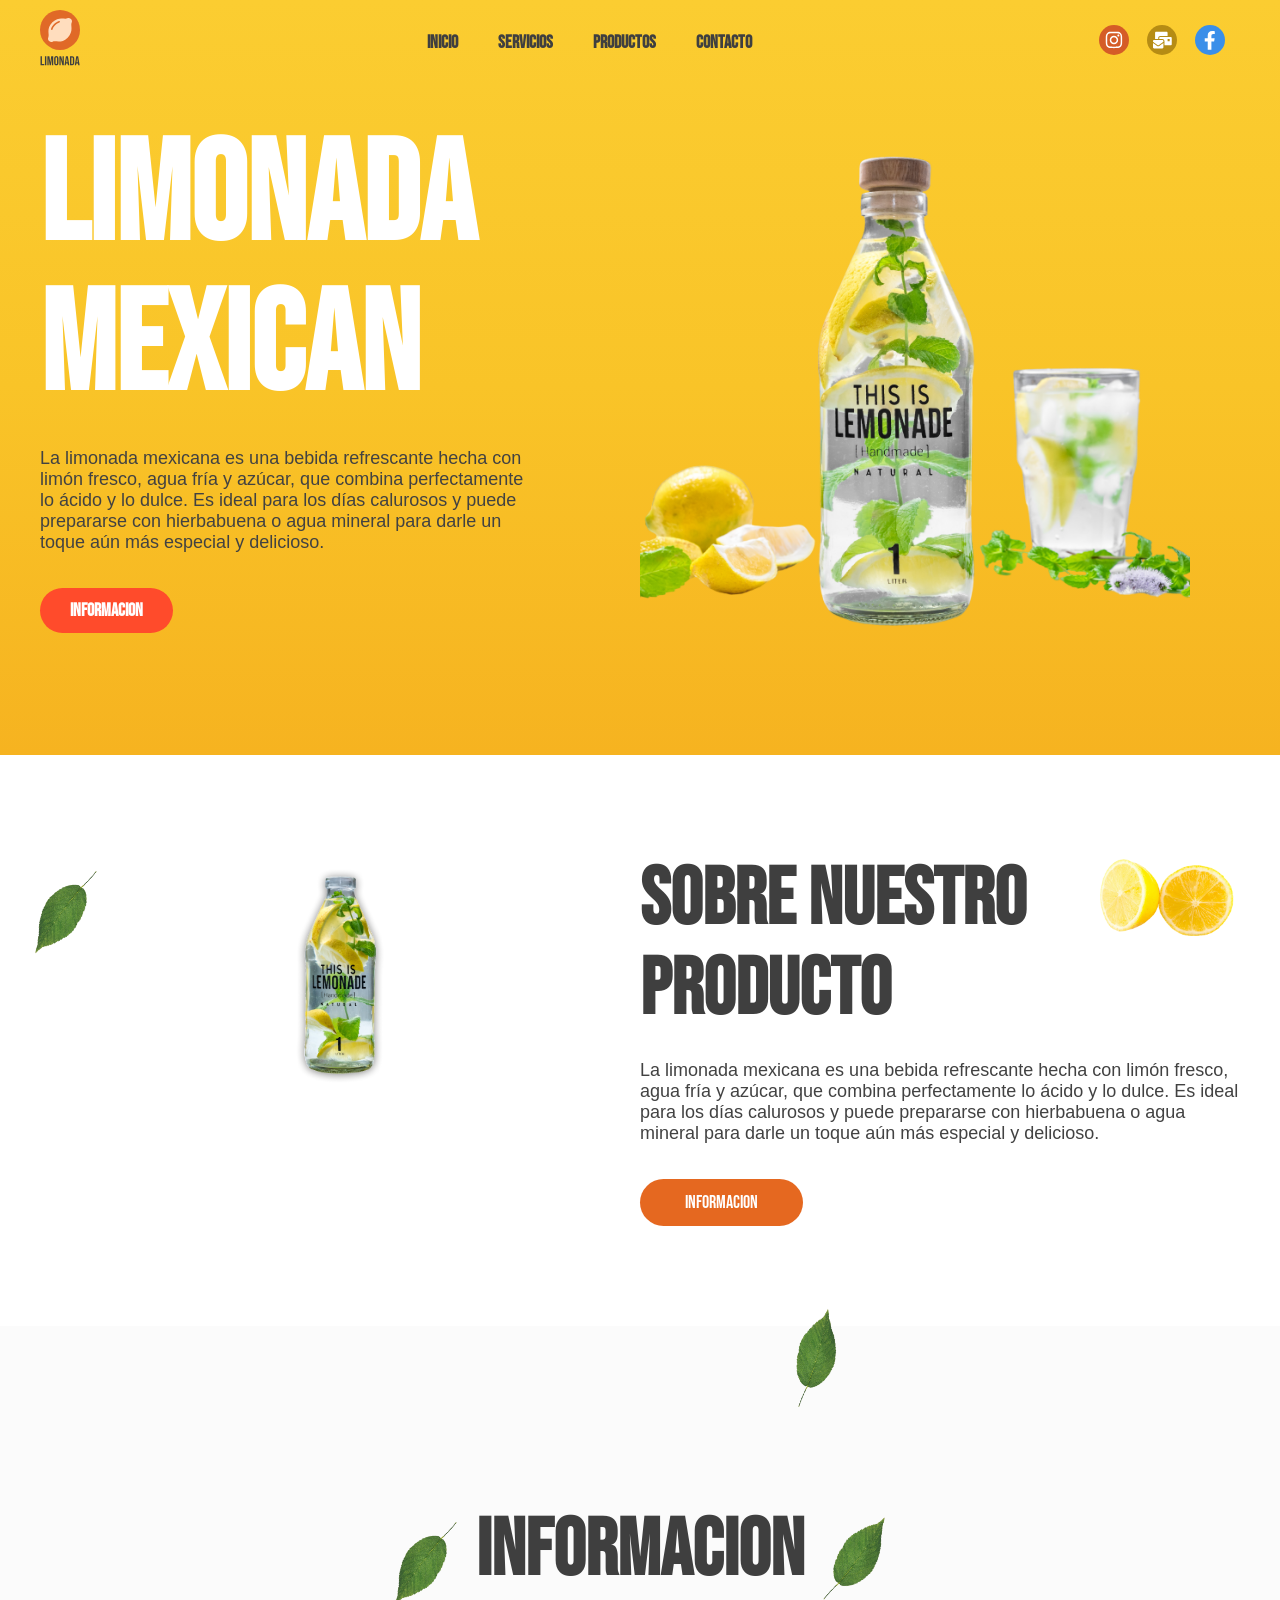
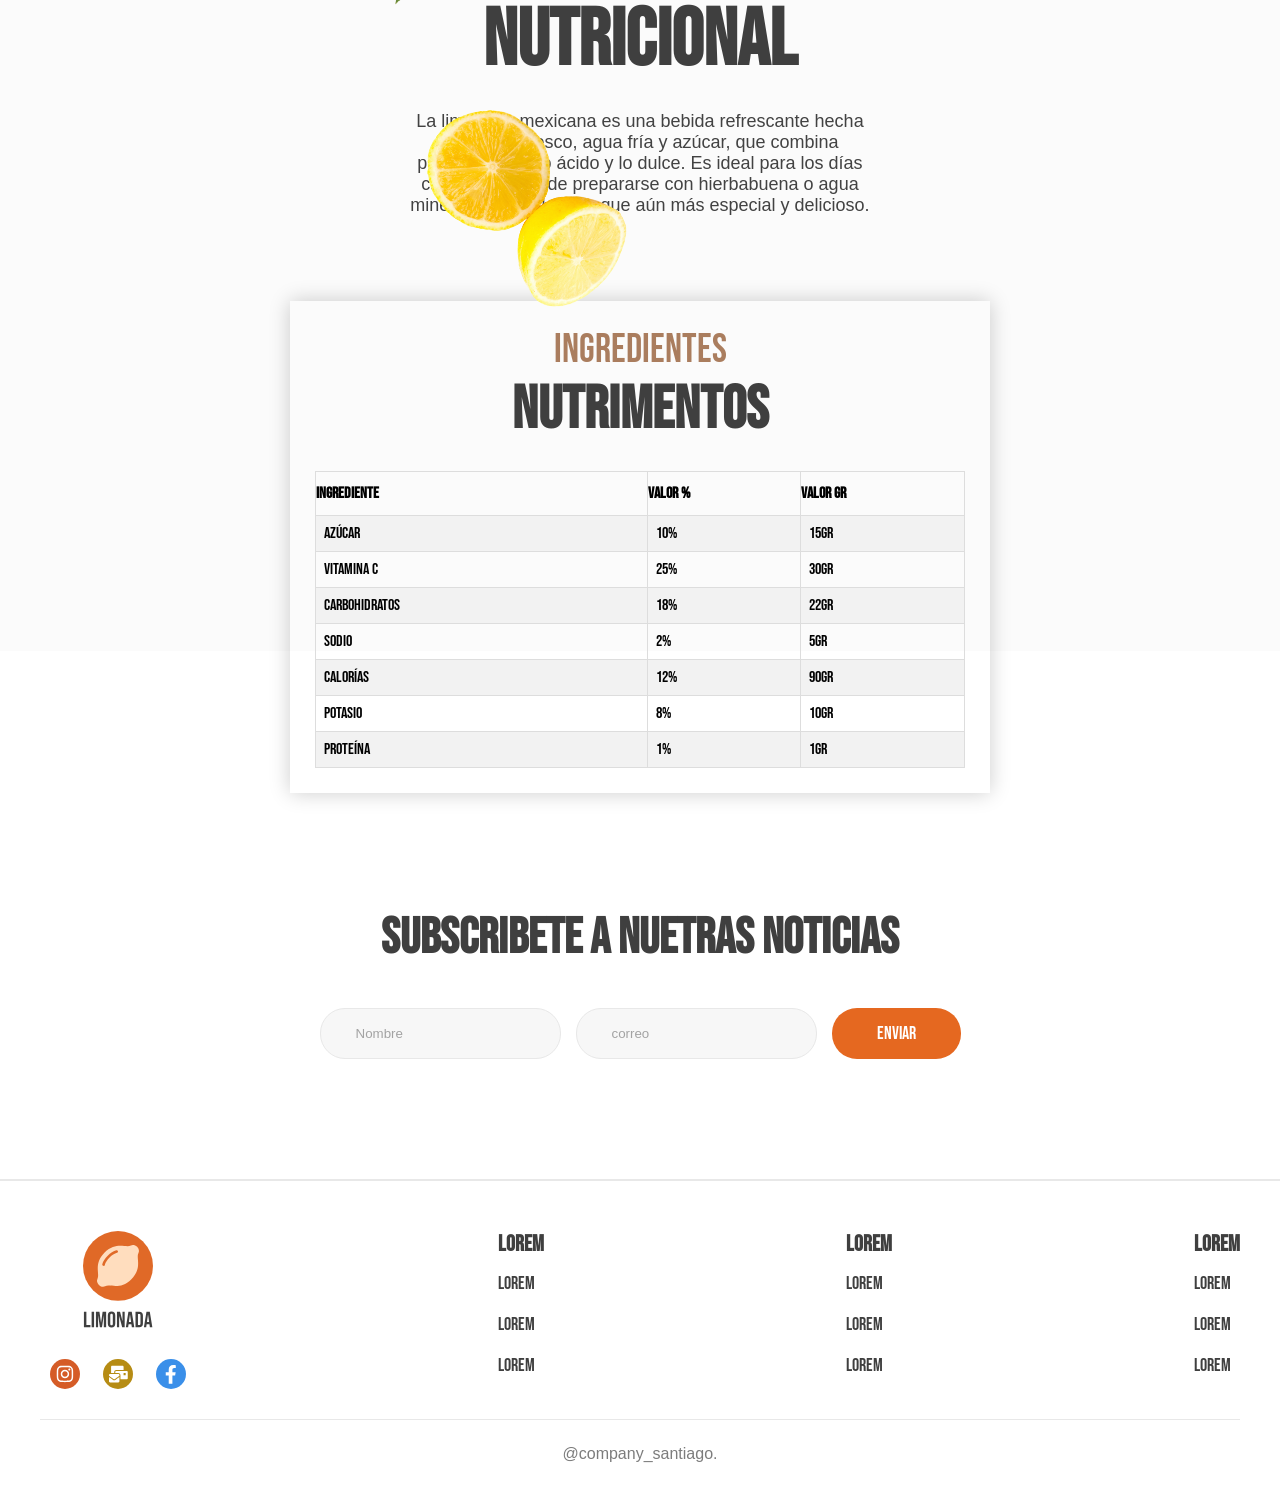
==== index.html @ 173c2855 "subiendo mi pagina" ====
<!DOCTYPE html>
<html lang="en">
<head>
    <!-- Configuración básica del documento -->
    <meta charset="UTF-8">
    <meta name="viewport" content="width=device-width, initial-scale=1.0">
    <title>Document</title>

    <!-- Vinculación con el archivo CSS -->
    <link rel="stylesheet" href="style.css">
</head>
<body>
  
 <!-- Encabezado principal -->
 <header class="header">

      <div class="menu container">

           <!-- Logo -->
           <a href="#"class="logo"><img src="images/logo.svg" atl=""></a>

           <!-- Menú responsive -->
           <input type="checkbox" id="menu"/>
           <label for="menu">
            <img src="images/menu.svg" class="menu-icono" alt="">
           </label>

           <!-- Navegación -->
           <nav class="navbar">
              <ul>
                <li><a href="#">Inicio</a></li>
                <li><a href="#">servicios</a></li>
                <li><a href="#">productos</a></li>
                <li><a href="#">contacto</a></li>
              </ul>
        </nav>

        <!-- Redes sociales superiores -->
        <div class="socials-1">
            <a href="https://www.instagram.com/7santiagomedina/"><img src="images/r1.svg" alt=""></a>
            <a href="mailto:santiago199759@hotmail.com"><img src="images/r2.svg" alt=""></a>
            <a href="https://www.facebook.com/santiago.guerra.572721"><img src="images/r3.svg" alt=""></a>
        </div>
        </div>

       <!-- Contenido principal del header -->
       <div class="header-content container">

        <div class="header-txt">
             <h1>Limonada Mexican</h1>
             <p>
                 La limonada mexicana es una bebida refrescante hecha con limón fresco, 
                 agua fría y azúcar, que combina perfectamente lo ácido y lo dulce.
                 Es ideal para los días calurosos y puede prepararse con hierbabuena
                 o agua mineral para darle un toque aún más especial y delicioso.
             </p>
             <a href="informacion.html" class="btn-1">informacion</a>
        </div>

        <div class="header-img">
          <img src="images/header.png" alt="">
        </div>
       </div>
     
 </header>

 <!-- Sección Sobre el Producto -->
 <section class="about">

    <div class="about-content container">

        <img class="ab1"  src="images/ab1.png" alt="">
        <img class="ab2"  src="images/ab1.png" alt="">
        <img class="ab3"  src="images/ab2.png" alt="">

         <div class="about-img">
            <img src="images/glass.png" alt="">
         </div>

          <div class="about-txt">
               <h2>sobre nuestro producto</h2>
               <p>
                 La limonada mexicana es una bebida refrescante hecha con limón fresco, 
                 agua fría y azúcar, que combina perfectamente lo ácido y lo dulce.
                 Es ideal para los días calurosos y puede prepararse con hierbabuena
                 o agua mineral para darle un toque aún más especial y delicioso.
               </p>
               <a href="#" class="btn-2">informacion</a>
          </div>
    </div>
 </section>

 <!-- Sección Información Nutricional -->
 <section class="information">

     <div class="information-content container">

          <img class="in1" src="images/ab1.png" alt="">
          <img class="in2" src="images/ab1.png" alt="">
          <img class="in3" src="images/ab2.png" alt="">

             <h2>informacion nutricional </h2>
             <p>
                 La limonada mexicana es una bebida refrescante hecha con limón fresco, 
                 agua fría y azúcar, que combina perfectamente lo ácido y lo dulce.
                 Es ideal para los días calurosos y puede prepararse con hierbabuena
                 o agua mineral para darle un toque aún más especial y delicioso.
               </p>
      </div>
 </section>

 <!-- Sección Contacto y Tabla -->
 <main class="contact container">

       <div class="contact-table">
          <span>Ingredientes</span>
          <h3>Nutrimentos</h3>

          <!-- Tabla modificada de nutrimentos -->
          <table class="Ingredients">
              <tr>
               <th>Ingrediente</th>
               <th>Valor %</th>
               <th>Valor gr</th>
              </tr>

              <tr>
               <td>Azúcar</td>
               <td>10%</td>
               <td>15gr</td>
              </tr>

              <tr>
               <td>Vitamina C</td>
               <td>25%</td>
               <td>30gr</td>
              </tr>

              <tr>
               <td>Carbohidratos</td>
               <td>18%</td>
               <td>22gr</td>
              </tr>

              <tr>
               <td>Sodio</td>
               <td>2%</td>
               <td>5gr</td>
              </tr>

              <tr>
               <td>Calorías</td>
               <td>12%</td>
               <td>90gr</td>
              </tr>

              <tr>
               <td>Potasio</td>
               <td>8%</td>
               <td>10gr</td>
              </tr>

              <tr>
               <td>Proteína</td>
               <td>1%</td>
               <td>1gr</td>
              </tr>
          </table>

       </div>

       <!-- Formulario de suscripción -->
       <div class="form-content">
          <h2>subscribete a nuetras noticias</h2>
          <form action="https://formsubmit.co/santiago199759@hotmail.com" method="POST">
               <input class="campo" type="text" name="name" placeholder="Nombre">
               <input class="campo" type="email" name="email" placeholder="correo">
               <input class="btn-2" type="submit" value="enviar">
          </form>
       </div>

 </main>

 <!-- Footer -->
 <footer class="footer">
      <div class="container">
          
         <div class="footer-links">

          <div class="link-img">
               <img src="images/logo.svg" alt="">
               <div class="socials-2">
                 <a href="https://www.instagram.com/7santiagomedina/"><img src="images/r1.svg" alt=""></a>
                 <a href="mailto:santiago199759@hotmail.com"><img src="images/r2.svg" alt=""></a>
                 <a href="https://www.facebook.com/santiago.guerra.572721"><img src="images/r3.svg" alt=""></a>
               </div>
          </div>

          <div class="link">
               <h3>Lorem </h3>
               <u1>
                    <li><a href="#">lorem</a></li>
                    <li><a href="#">lorem</a></li>
                    <li><a href="#">lorem</a></li>
               </u1>
          </div>

          <div class="link">
               <h3>Lorem </h3>
               <u1>
                    <li><a href="#">lorem</a></li>
                    <li><a href="#">lorem</a></li>
                    <li><a href="#">lorem</a></li>
               </u1>
          </div>

          <div class="link">
               <h3>Lorem</h3>
               <u1>
                    <li><a href="#">lorem</a></li>
                    <li><a href="#">lorem</a></li>
                    <li><a href="#">lorem</a></li>
               </u1>
          </div>

         </div>

          <div class="footer-copy">
           <p>@company_santiago.</p>
          </div>

      </div>
 </footer>

</body>
</html>
---- style.css ----
/* Importa la fuente Bebas Neue desde Google Fonts */
@import url('https://fonts.googleapis.com/css2?family=Bebas+Neue&display=swap');

/* Selector universal: aplica a todos los elementos */
* {
     margin: 0;
     padding: 0;
     box-sizing: border-box;
     text-decoration: none;
     list-style: none;
}

/* Estilo general del cuerpo de la página */
body {
  font-family: "Bebas Neue", sans-serif;
}

/* Estilo para todos los párrafos */
p {
    font-family: Arial, Helvetica, sans-serif;
}

/* Clase container: centra el contenido y define ancho máximo */
.container {
    max-width: 1200px;
    margin: 0 auto;
}

/* Estilos del encabezado principal */
.header {
    background: linear-gradient(
        180deg,
        rgba(251,205,49,1) 0%,
        rgba(249,196,40,1) 51%,
        rgba(246,179,32,1) 100%);
    min-height: 70vh;
    display: flex;
    align-items: center;
}

/* Contenedor del menú */
.menu{
    position: absolute;
    top: 10px;
    left: 0;
    right: 0;
    display: flex;
    align-items: center;
    justify-content: space-between;
}

/* Tamaño del logo */
.logo img {
    width: 40px;
}

/* Selector descendiente: lista del menú */
.menu .navbar  ul li {
    position: relative;
    float: left;
}

/* Estilo de los enlaces del menú */
.menu .navbar ul li a {
   font-size: 18px;
   padding: 20px;
   color: #3f3f3f;
   display: block;
   font-weight: bold;
}

/* Pseudo-clase hover para cambiar color al pasar el mouse */
.menu .navbar ul li a:hover {
    color: #E06927;
}

/* Tamaño de los iconos sociales */
.socials-1 img {
    width: 30px;
    margin-right: 15px;
}

/* Selector ID para ocultar el checkbox del menú */
#menu {
    display: none;
}

/* Tamaño del icono del menú */
.menu-icono {
    width: 25px;
}

/* Estilo del label del menú */
.menu label { 
    cursor: pointer;
    display: none;
}

/* Contenido principal del header */
.header-content {
   padding: 100px 0;
   display: flex;
   align-items: center;
}

/* Texto del encabezado */
.header-txt {
    width: 50%;
    padding-right: 100px;
}

/* Título principal */
.header-txt h1{
     font-size: 140px;
     line-height: 150px;
     color: #FFFFFF;
     margin-bottom: 25px;
}

/* Estilo general de párrafos */
p {
    font-size: 18px;
    color: #424242;
    margin-bottom: 35px;
}

/* Botón principal */
.btn-1 {
    display: inline-block;
    padding: 13px;
    background-color: #f55442;
    color: #FFFFFF;
    border-radius: 25px;
    font-size: 18px;
}

/* Efecto hover del botón principal */
.btn-1:hover{
   background-color: #e56820;
}

/* Imagen del encabezado */
.header-img {
    width: 50p%;
    text-align: center;
}

/* Tamaño de imagen principal */
.header-img img {
    width:550px ;
}

/* Sección about */
.about {
    padding: 100px 0;
    background-color: #FFFFFF;
}

/* Contenedor interno about */
.about-content {
  display: flex;
  position: relative;
}

/* Imágenes decorativas */
.ab1 {
    position: absolute;
    width: 50px;
    left: 0;
    top: 0;
    rotate: 220deg;
}

.ab2{
    position: absolute;
    width: 50px;
    left: 750px;
    top: 450px;
    rotate: 380deg;
}

.ab3{
    position: absolute;
    width: 150px;
    right: 0;
}

/* Imagen principal about */
.about-img {
    width: 50%;
    text-align: center;
}

.about-img img{
    width: 150px;
}

/* Texto about */
.about-txt {
    width: 50%;
}

/* Títulos secundarios */
h2 {
    font-size: 80px;
    line-height: 90px;
    color: #3f3f3f;
    margin-bottom: 25px;
}

/* Botón secundario */
.btn-2 {
    display: inline-block;
    padding: 13px 45px;
    font-size: 18px;
    background-color: #e56820;
    color: #FFFFFF;
    border-radius: 25px;
    border: 0;
    font-family: "Bebas Neue",cursive;
    cursor: pointer;
}

/* Hover botón secundario */
.btn-2:hover {
    background-color: #f55442;
}

/* Sección información nutricional */
.information {
    padding: 180px 400px 400px 400px;
    text-align: center;
    background-color: #fbfbfb;
}

/* Contenedor información */
.information-content {
    position: relative;
}

/* Imágenes decorativas información */
.in1{
    position: absolute;
    width: 50px;
    left: 0;
    right: 0;
    rotate: 220deg;
}

.in2 {
    position: absolute;
    width: 50px;
    right: 0;
    top: 0;
    rotate: 40deg;
}

.in3 {
    position: absolute;
    width: 250px;
    left: 0;
    top: 230px;
    rotate: 220deg;
}

/* Sección contacto */
.contact {
    padding: 50px 0;
    display: flex;
    flex-direction: column;
    align-items: center;
}

/* Tabla de nutrimentos */
.contact-table {
    padding: 25px;
    box-shadow: 0 0 20px rgba(0, 0, 0, 0.2);
    text-align: center;
    width: 700px;
    margin-top:-400px;
}

/* Título pequeño tabla */
.contact-table span {
    font-size: 40px;
    color: #aa7d5e;
}

/* Título principal tabla */
.contact-table h3 {
    font-size: 60px;
    color: #3f3f3f;
    margin-bottom: 25px;
}

/* Estilo general tablas */
table {
      text-align: left;
}

/* Clase Ingredients */
.Ingredients {
    border-collapse: collapse;
    width: 100%;
}

/* Celdas de tabla */
.Ingredients td, .Ingredients th {
 border: 1px solid #DDDDDD;
 padding: 8px;
}

/* Filas pares */
.Ingredients tr:nth-child(even) {
    background-color: #f2f2f2;
}

/* Hover filas */
.Ingredients tr:hover {
    background-color: #DDDDDD;
}

/* Encabezados tabla */
.Ingredients th {
    padding: 12px 0;
}

/* Formulario */
form {
    display: flex;
}

/* Campos de entrada */
.campo {
    padding: 17px 35px;
    background-color: #f7f7f7;
    border-radius: 25px;
    margin-right: 15px;
    border: 1px solid #e8e8e8 ;
    outline: none;
    color: #3f3f3f;
}

/* Placeholder */
.campo::placeholder {
    color: #a3a3a3;
}

/* Contenedor formulario */
.form-content {
    padding: 100px 0 70px 0;
    text-align: center;
}

/* Título formulario */
.form-content h2 {
    font-size: 50px;
    color: #3f3f3f;
    margin-bottom: 25px;
}

/* Footer */
.footer {
    border-top: 2px solid #e8e8e8;
    padding: 50px 0 0 0;
}

/* Enlaces footer */
.footer-links {
    display: flex;
    justify-content: space-between;
    margin-bottom: 15px;
}

/* Imagen footer */
.link-img {
    text-align: center;
}

.link-img img {
    width: 70px;
    margin-bottom: 10px;
}

/* Iconos sociales footer */
.socials-2 img {
    width: 30px;
    margin: 10px;
}

/* Títulos footer */
.link h3 {
    font-size: 22px;
    color: #3f3f3f;
    margin-bottom: 15px;
}

/* Enlaces footer */
.link a {
    font-size: 18px;
    display: block;
    color:#3f3f3f;
    margin-bottom: 20px;
}

/* Hover enlaces footer */
.link a:hover {
    color: #E06927;
}

/* Copyright */
.footer-copy{
    padding: 25px 0;
    text-align: center;
    border-top: 1px solid #e8e8e8;
}

.footer-copy p {
  color: #7c7c7c;
  font-size: 16px;
  margin: 0;
}

/* Media query para diseño responsive */
@media(max-width:991px) {

/* Ajustes menú móvil */
.menu  {
    top: 0;
    padding: 30px;
}

.menu label {
    display: initial;
}

.socials-1 {
    display: none;
}

.menu .navbar {
    position: absolute;
    top: 100%;
    left: 0;
    right: 0;
    background-color: #3f3f3f;
    display: none;
}

.menu .navbar ul li{
     width: 100%;
}

.menu .navbar ul li a {
    color: #FFFFFF;
}

/* Mostrar menú cuando checkbox está activo */
#menu:checked ~ .navbar {
    display: initial;
}

.header {
    min-height: 0vh;
}

.header-content {
    padding: 130px 30px 80xp 30px;
    flex-direction: column;
}

.header-txt{
    width: 100%;
    padding-right: 0;
    text-align: center;
    margin-bottom: 15px;
}

.header-txt h1 {
    font-size: 90px;
    line-height: 100px;
}

.header-img {
    width: 100%;
    text-align: center;
}

.header-img img {
    width: 250px;
}

.about  {
    padding: 30px;
}

.about-content{
    flex-direction: column;
}

.ab1, .ab2, .ab3 {
    display: none;
}

.about-img {
    width: 100%;
    order: 2;
}

.about-img img {
    width: 250px;
}

.about-txt {
    width: 100%;
    text-align: center;
}

h2 {
    font-size: 70px;
    line-height: 80px;
}

.information {
    padding: 30px 30px 100px 30px;
}

.in1, .in2, .in3 {
    display: none;
}

.contact {
   padding: 30px;
}

.contact-table {
    width: 100%;
    margin-top: -120px;
}

.form-content {
    padding: 30px;
}

form {
    flex-direction: column;
}

.campo {
    margin-bottom: 20px;
}

.footer {
    padding: 30px 30px 0 30px;
}

.footer-links {
    flex-direction: column;
    text-align: center;
}

.link-img {
    margin-bottom: 15px;
}

}

/* ====== PAGINA INFORMACION ====== */

.info-section {
    background: linear-gradient(to right, #f9c22e, #f7b500);
    padding: 100px 0;
    min-height: 100vh;
}

.info-container {
    display: flex;
    align-items: center;
    justify-content: space-between;
    width: 90%;
    margin: auto;
}

.info-text {
    width: 50%;
}

.info-text h1 {
    font-size: 60px;
    color: white;
    margin-bottom: 20px;
}

.info-text p {
    font-size: 18px;
    color: #333;
    line-height: 1.6;
    margin-bottom: 30px;
}

.info-img {
    width: 40%;
}

.info-img img {
    width: 100%;
}

/* Botón */
.btn-1 {
    display: inline-block;
    padding: 12px 30px;
    background-color: #ff4b2b;
    color: white;
    text-decoration: none;
    border-radius: 30px;
    font-weight: bold;
}

.btn-1:hover {
    background-color: #e6391f;
}
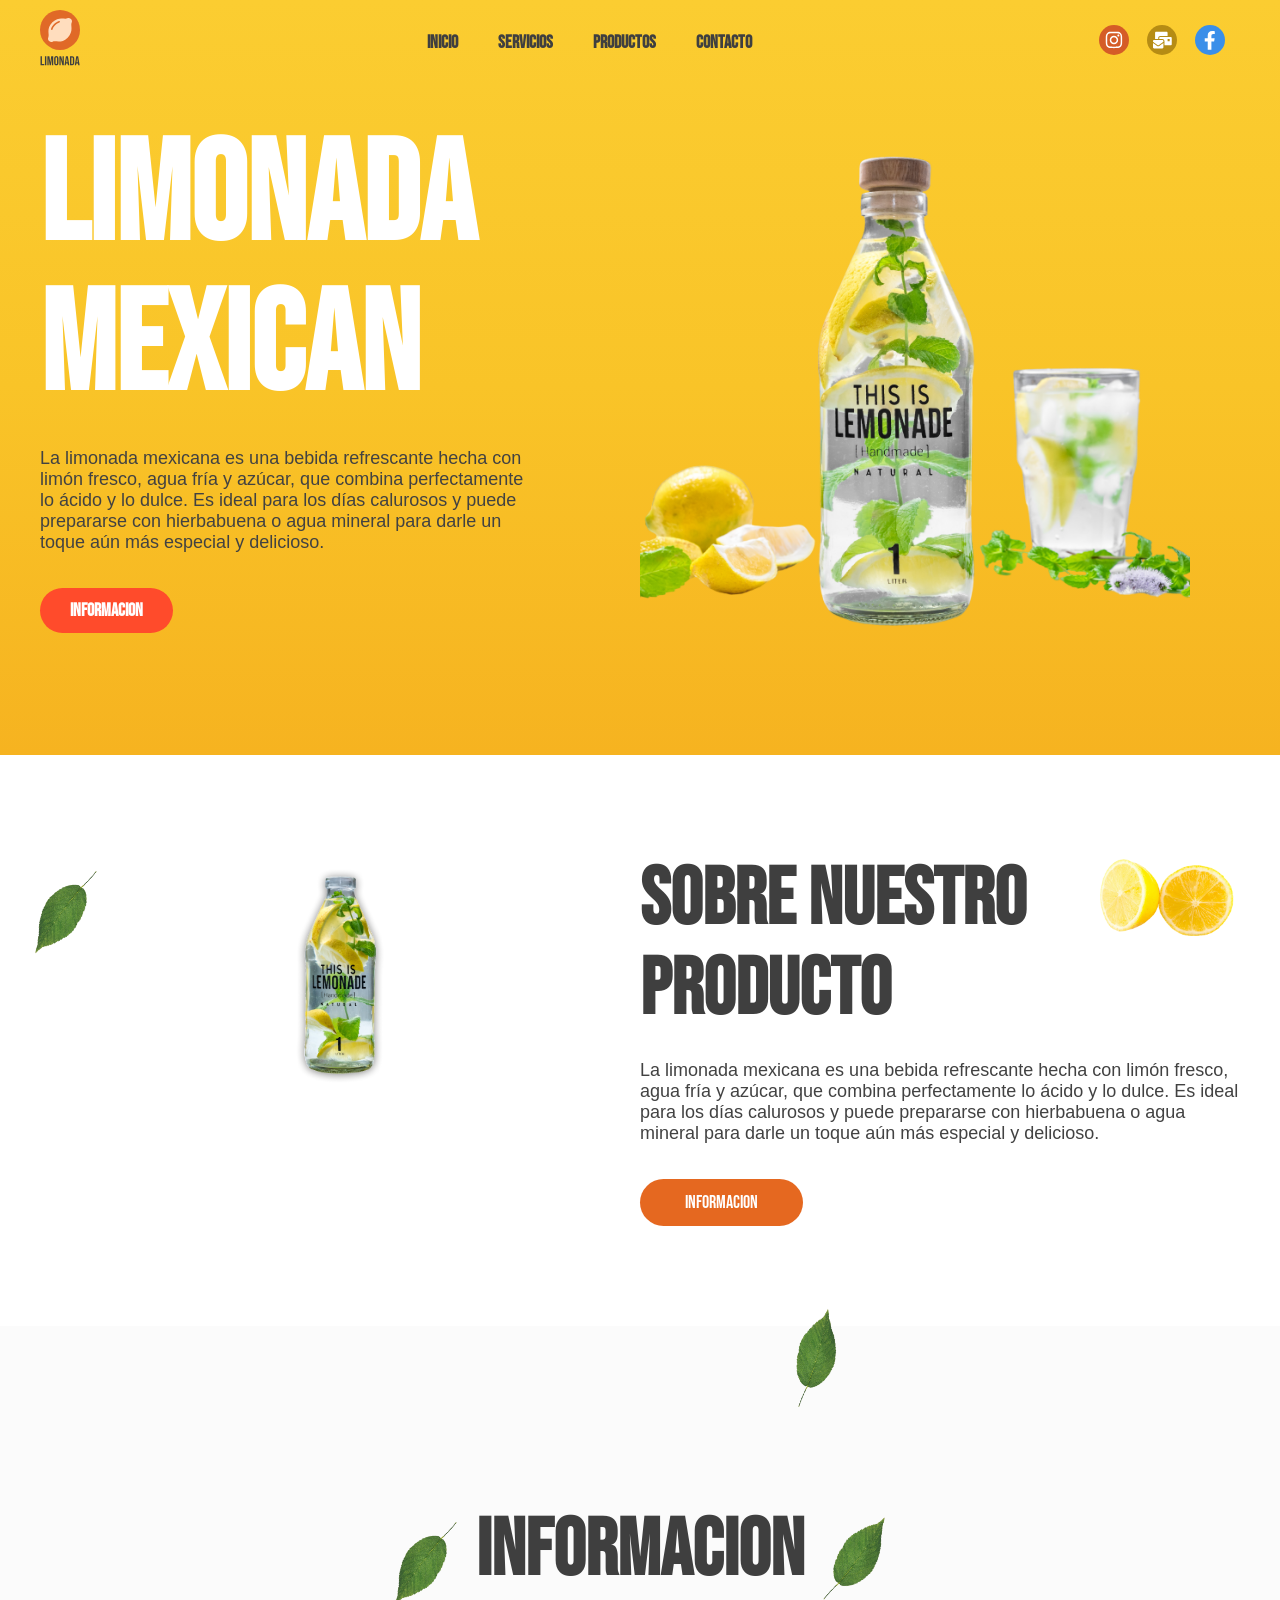
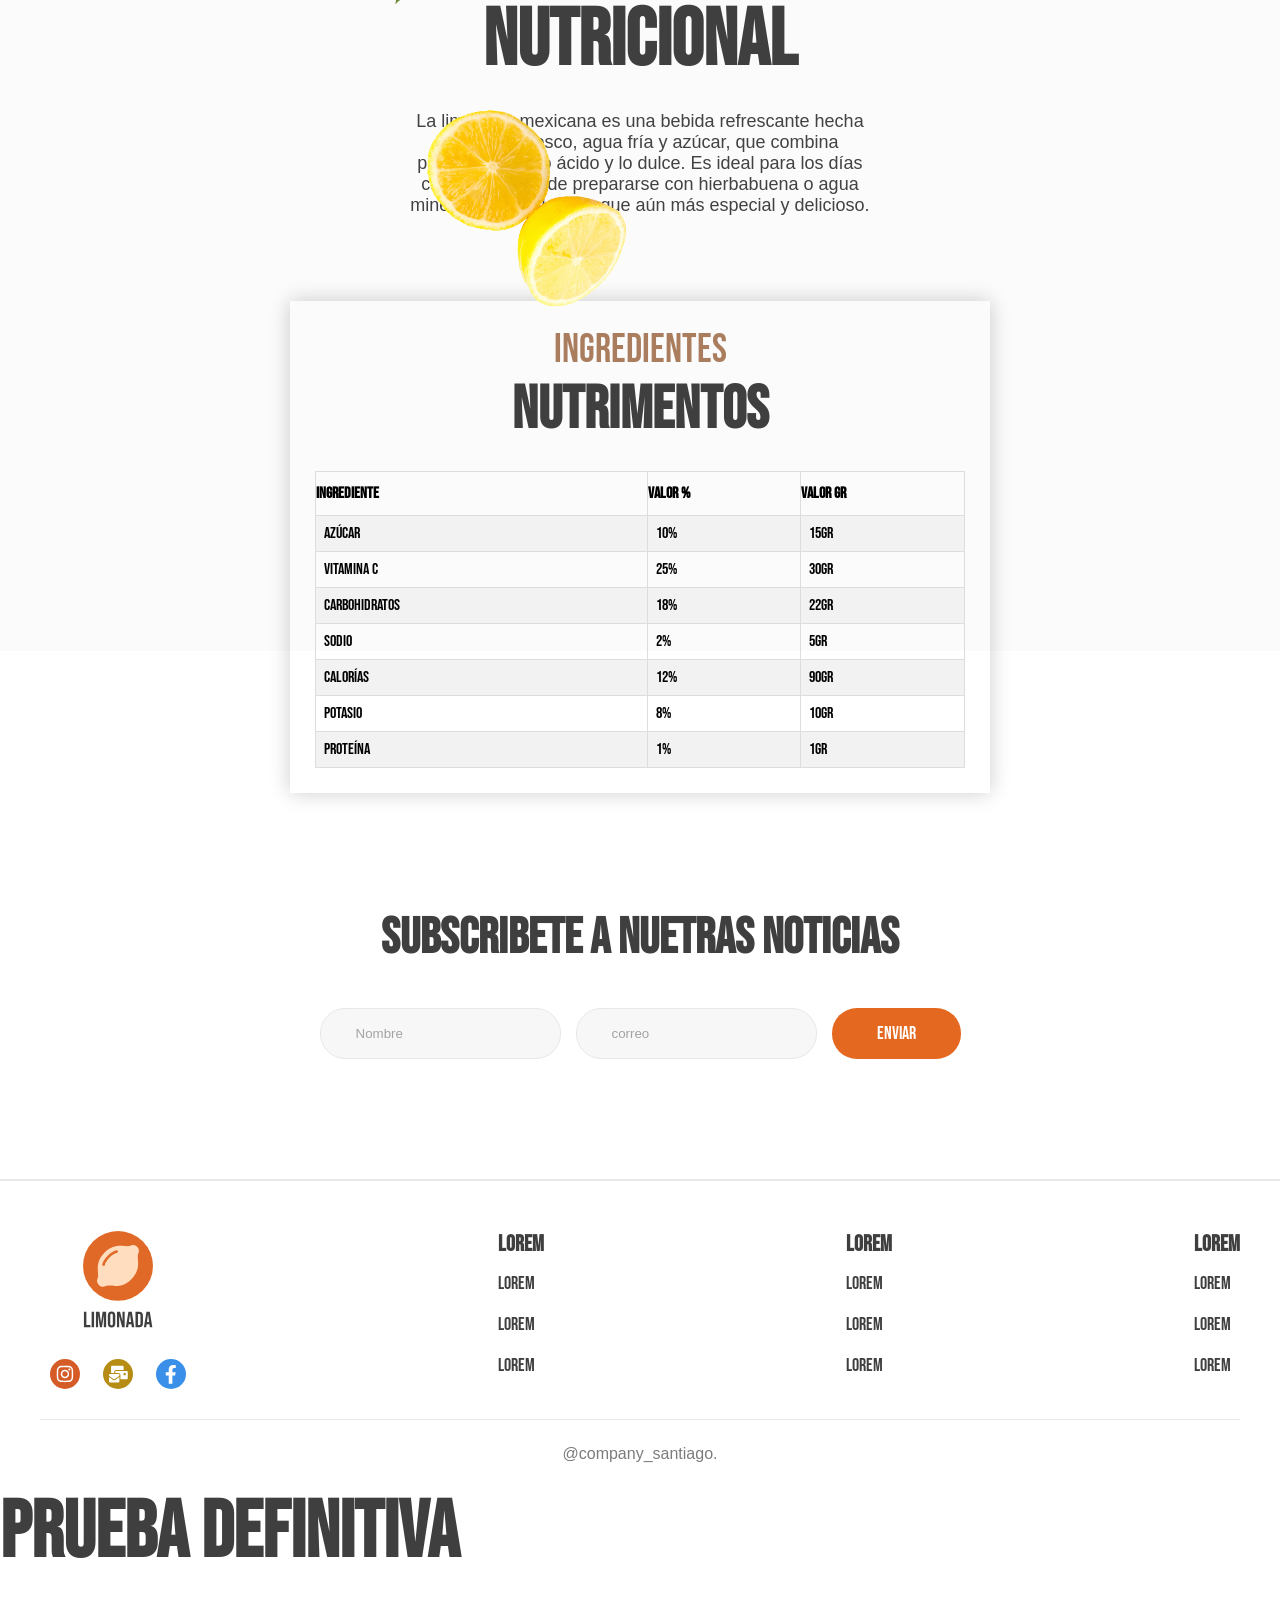
==== commit 73162ec7: "agregue h2 prueba" ====
--- a/index.html
+++ b/index.html
@@ -232,5 +232,7 @@
       </div>
  </footer>
 
+
+  <h2>PRUEBA DEFINITIVA</h2>
 </body>
 </html>
